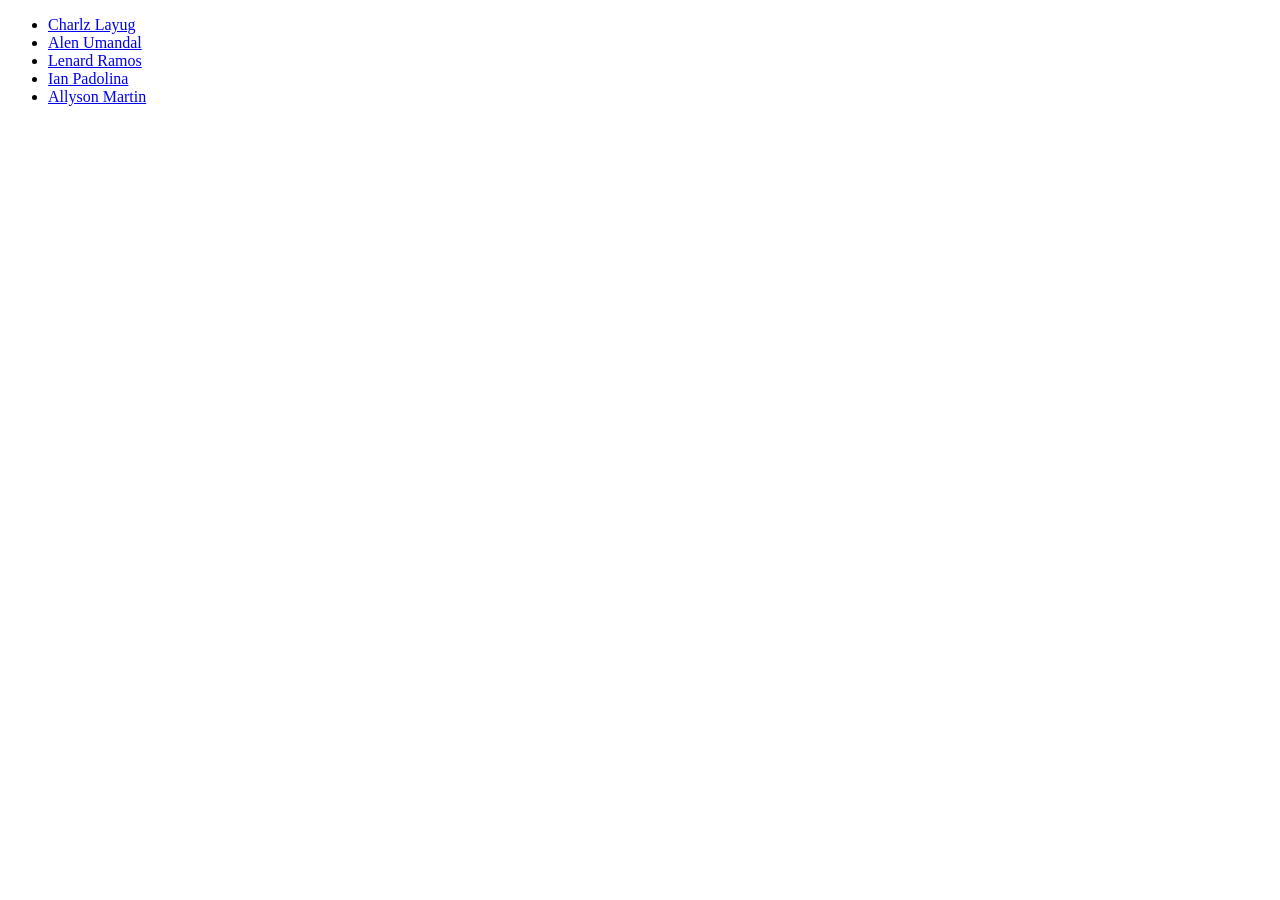
==== index.html @ d969e1dc "Merge pull request #1 from zlrahc/feat-Ramos Feat ramos" ====
<!DOCTYPE html>
<html lang="en">
<head>
	<meta charset="UTF-8">
	<meta name="viewport" content="width=device-width, initial-scale=1.0">
	<title>Enabling Assessment 1 | Team Portfolio</title>
</head>
<body>

    <ul>
        <li>
            <a href="layug-charlz/index.html">
                Charlz Layug
            </a>
        </li>

        <li>
            <a href="Umandal-Alen/index.html">
                Alen Umandal
            </a>
        </li>

        <li>
            <a href="Ramos-File/index.html">
                Lenard Ramos
            </a>
        </li>
        <li>
            <a href="#">
                Ian Padolina
            </a>
        </li>
        <li>
            <a href="#">
                Allyson Martin
            </a>
        </li>
    </ul>

</body>
</html>
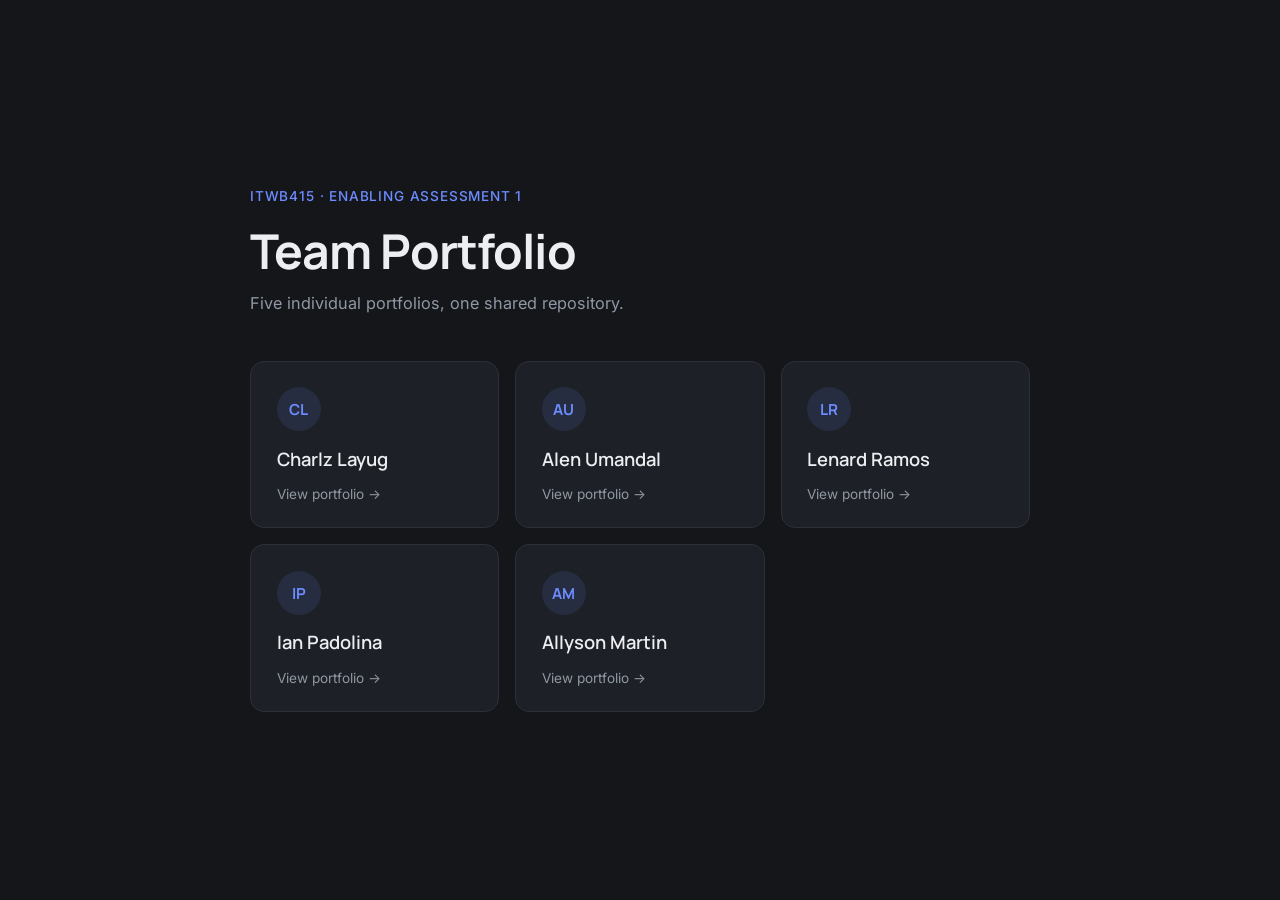
==== commit e5e480f2: "Restyle team Landing Page" ====
--- a/index.html
+++ b/index.html
@@ -1,41 +1,55 @@
 <!DOCTYPE html>
 <html lang="en">
 <head>
-	<meta charset="UTF-8">
-	<meta name="viewport" content="width=device-width, initial-scale=1.0">
-	<title>Enabling Assessment 1 | Team Portfolio</title>
+<meta charset="UTF-8">
+<meta name="viewport" content="width=device-width, initial-scale=1.0">
+<title>Enabling Assessment 1 | Team Portfolio</title>
+<link rel="preconnect" href="https://fonts.googleapis.com">
+<link rel="preconnect" href="https://fonts.gstatic.com" crossorigin>
+<link href="https://fonts.googleapis.com/css2?family=Manrope:wght@400;500;600;700&family=Inter:wght@400;500&display=swap" rel="stylesheet">
+<link rel="stylesheet" href="style.css">
 </head>
 <body>
 
-    <ul>
-        <li>
-            <a href="layug-charlz/index.html">
-                Charlz Layug
-            </a>
-        </li>
+  <main class="landing">
+    <header class="landing-head">
+      <p class="tag">ITWB415 · Enabling Assessment 1</p>
+      <h1>Team Portfolio</h1>
+      <p class="sub">Five individual portfolios, one shared repository.</p>
+    </header>
 
-        <li>
-            <a href="Umandal-Alen/index.html">
-                Alen Umandal
-            </a>
-        </li>
+    <div class="member-grid">
+      <a class="member-card" href="Layug-Charlz/">
+        <span class="initials">CL</span>
+        <span class="member-name">Charlz Layug</span>
+        <span class="visit">View portfolio &rarr;</span>
+      </a>
 
-        <li>
-            <a href="Ramos-File/index.html">
-                Lenard Ramos
-            </a>
-        </li>
-        <li>
-            <a href="#">
-                Ian Padolina
-            </a>
-        </li>
-        <li>
-            <a href="#">
-                Allyson Martin
-            </a>
-        </li>
-    </ul>
+      <a class="member-card" href="Umandal-Alen/index.html">
+        <span class="initials">AU</span>
+        <span class="member-name">Alen Umandal</span>
+        <span class="visit">View portfolio &rarr;</span>
+      </a>
+
+      <a class="member-card" href="Ramos-File/index.html">
+        <span class="initials">LR</span>
+        <span class="member-name">Lenard Ramos</span>
+        <span class="visit">View portfolio &rarr;</span>
+      </a>
+
+      <a class="member-card" href="Padolina-IanCharles/index.html">
+        <span class="initials">IP</span>
+        <span class="member-name">Ian Padolina</span>
+        <span class="visit">View portfolio &rarr;</span>
+      </a>
+
+      <a class="member-card" href="Martin-Allyson/index.html">
+        <span class="initials">AM</span>
+        <span class="member-name">Allyson Martin</span>
+        <span class="visit">View portfolio &rarr;</span>
+      </a>
+    </div>
+  </main>
 
 </body>
-</html>
+</html>
--- a/style.css
+++ b/style.css
@@ -0,0 +1,105 @@
+:root {
+  --bg: #14161a;
+  --card: #1d2026;
+  --card-hover: #24282f;
+  --border: #2c3038;
+  --text: #eceef1;
+  --text-dim: #9098a3;
+  --accent: #6c8cff;
+
+  --font-display: "Manrope", sans-serif;
+  --font-body: "Inter", sans-serif;
+}
+
+* { margin: 0; padding: 0; box-sizing: border-box; }
+
+body {
+  background: var(--bg);
+  color: var(--text);
+  font-family: var(--font-body);
+  min-height: 100vh;
+  display: flex;
+  align-items: center;
+  justify-content: center;
+  padding: 3rem 1.5rem;
+}
+
+a { color: inherit; text-decoration: none; }
+
+.landing { max-width: 780px; width: 100%; }
+
+.landing-head { margin-bottom: 3rem; }
+
+.tag {
+  font-size: 0.85rem;
+  font-weight: 500;
+  letter-spacing: 0.06em;
+  text-transform: uppercase;
+  color: var(--accent);
+  margin-bottom: 0.9rem;
+}
+
+h1 {
+  font-family: var(--font-display);
+  font-weight: 700;
+  font-size: clamp(2.2rem, 6vw, 3rem);
+  letter-spacing: -0.02em;
+  margin-bottom: 0.6rem;
+}
+
+.sub { color: var(--text-dim); font-size: 1.02rem; }
+
+.member-grid {
+  display: grid;
+  grid-template-columns: repeat(auto-fit, minmax(220px, 1fr));
+  gap: 1rem;
+}
+
+.member-card {
+  background: var(--card);
+  border: 1px solid var(--border);
+  border-radius: 14px;
+  padding: 1.6rem;
+  display: flex;
+  flex-direction: column;
+  gap: 0.9rem;
+  transition: background 0.2s ease, transform 0.2s ease, border-color 0.2s ease;
+}
+
+.member-card:hover {
+  background: var(--card-hover);
+  border-color: var(--accent);
+  transform: translateY(-3px);
+}
+
+.initials {
+  width: 44px;
+  height: 44px;
+  border-radius: 50%;
+  background: rgba(108, 140, 255, 0.12);
+  color: var(--accent);
+  font-family: var(--font-display);
+  font-weight: 700;
+  font-size: 0.95rem;
+  display: flex;
+  align-items: center;
+  justify-content: center;
+}
+
+.member-name {
+  font-family: var(--font-display);
+  font-weight: 600;
+  font-size: 1.15rem;
+}
+
+.visit {
+  font-size: 0.85rem;
+  color: var(--text-dim);
+  transition: color 0.2s ease;
+}
+
+.member-card:hover .visit { color: var(--accent); }
+
+@media (max-width: 480px) {
+  .member-grid { grid-template-columns: 1fr; }
+}
